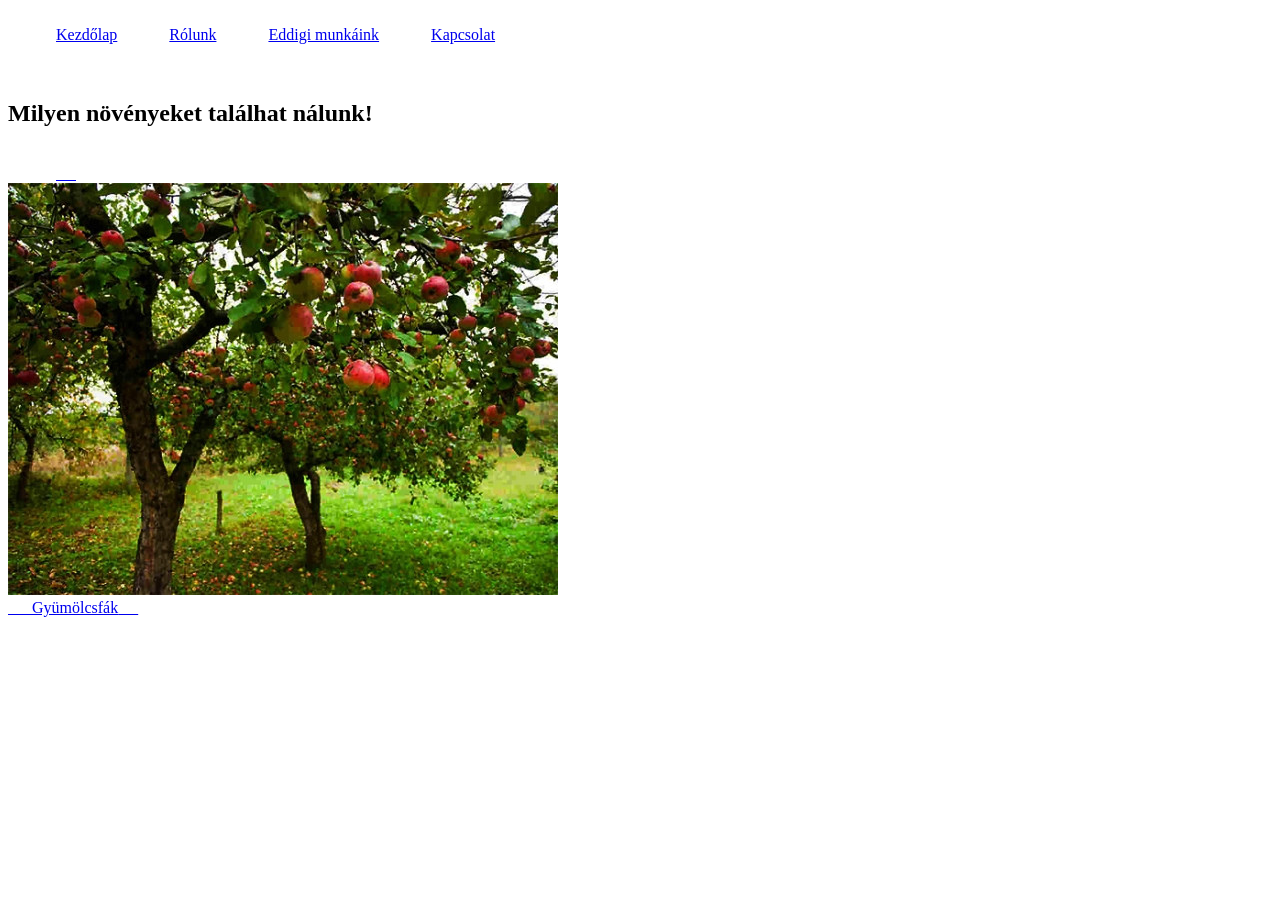
==== novenyek.html @ 0347cd1d "feladat-elkezdese" ====
<!DOCTYPE html>
<html lang="hu">
<head>
    <meta charset="UTF-8">
    <meta name="viewport" content="width=device-width, initial-scale=1.0">
    <title>Növények</title>
     <link rel="stylesheet" href="novenyek.css.">
</head>
<body>
    <div class="menu">
            <a href="index.html">Kezdőlap</a>
            <a href="novenyek.html">Rólunk</a>
            <a href="eddigi.html">Eddigi munkáink</a>
            <a href="promo.html." class="active">Kapcsolat</a>
    </div>

    <section class="kategoriak">
        <h2>Milyen növényeket találhat nálunk!</h2>
        <div class="racs">

            <a class="kategoria" href="#">
      <div class="kep"><img src="kepek/gyümölcsfák.jpg" alt="Fyümölcsfák"></div>
      <span>Gyümölcsfák</span>
    </a>
    
</body>
</html>
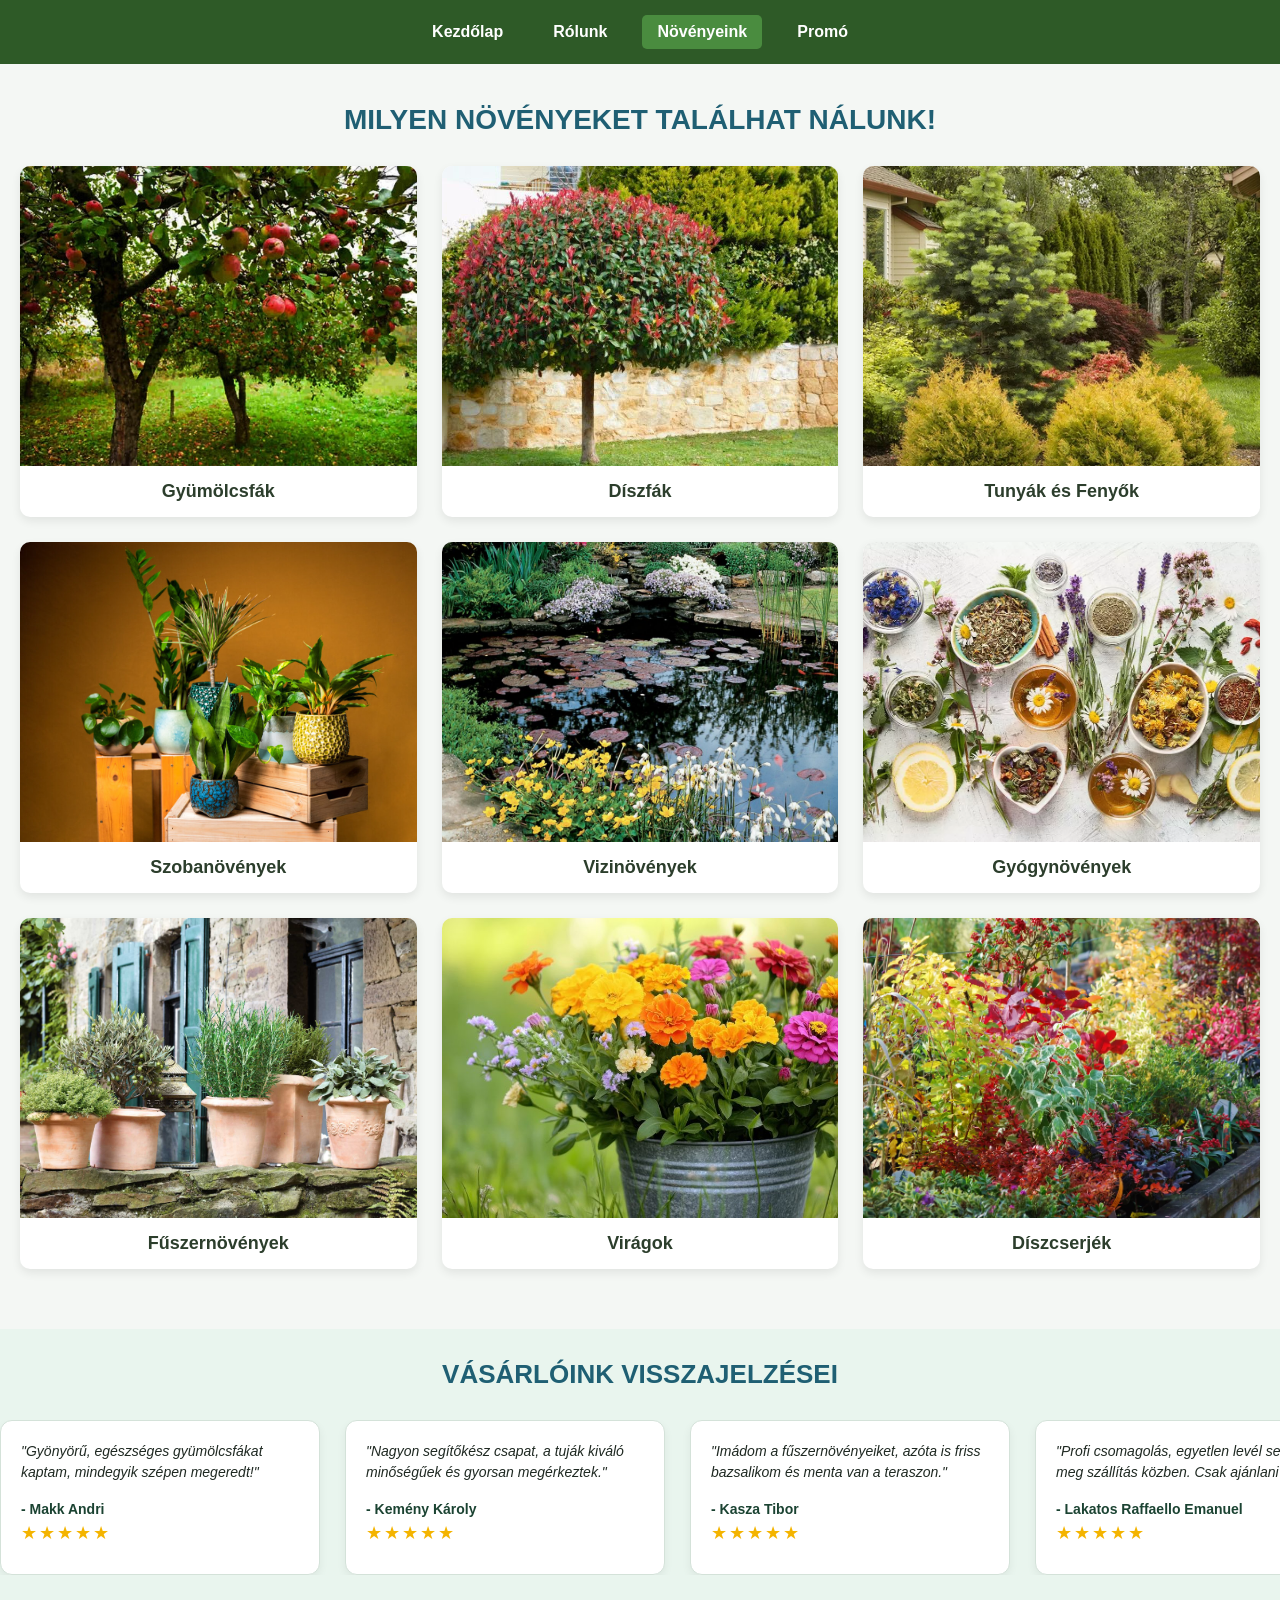
==== commit 79615cdb: "novenyek.html-megcsinálása" ====
--- a/novenyek.html
+++ b/novenyek.html
@@ -1,27 +1,142 @@
 <!DOCTYPE html>
 <html lang="hu">
 <head>
-    <meta charset="UTF-8">
-    <meta name="viewport" content="width=device-width, initial-scale=1.0">
-    <title>Növények</title>
-     <link rel="stylesheet" href="novenyek.css.">
+    <meta charset="UTF-8">
+    <meta name="viewport" content="width=device-width, initial-scale=1.0">
+    <title>Növények</title>
+    <link rel="stylesheet" href="novenyek.css">
 </head>
 <body>
-    <div class="menu">
-            <a href="index.html">Kezdőlap</a>
-            <a href="novenyek.html">Rólunk</a>
-            <a href="eddigi.html">Eddigi munkáink</a>
-            <a href="promo.html." class="active">Kapcsolat</a>
-    </div>
+    <div class="menu">
+        <a href="index.html">Kezdőlap</a>
+        <a href="rolunk.html">Rólunk</a>
+        <a href="novenyek.html" class="active">Növényeink</a>
+        <a href="promo.html">Promó</a>
+    </div>
 
-    <section class="kategoriak">
-        <h2>Milyen növényeket találhat nálunk!</h2>
-        <div class="racs">
+    <section class="kategoriak">
+        <h2>Milyen növényeket találhat nálunk!</h2>
+        <div class="racs">
+            <a class="kategoria" href="#">
+                <div class="kep"><img src="kepek/gyümölcsfák.jpg" alt="Gyümölcsfák"></div>
+                <span>Gyümölcsfák</span>
+            </a>
 
-            <a class="kategoria" href="#">
-      <div class="kep"><img src="kepek/gyümölcsfák.jpg" alt="Fyümölcsfák"></div>
-      <span>Gyümölcsfák</span>
-    </a>
-    
+            <a class="kategoria" href="#">
+                <div class="kep"><img src="kepek/díszfak.jpg" alt="Díszfák"></div>
+                <span>Díszfák</span>
+            </a>
+
+            <a class="kategoria" href="#">
+                <div class="kep"><img src="kepek/tunyak-fenyok.jpg" alt="Tunyák és Fenyők"></div>
+                <span>Tunyák és Fenyők</span>
+            </a>
+
+            <a class="kategoria" href="#">
+                <div class="kep"><img src="kepek/szobanonyek.jpg" alt="Szobanövények"></div>
+                <span>Szobanövények</span>
+            </a>
+
+            <a class="kategoria" href="#">
+                <div class="kep"><img src="kepek/vizinovenyek.jpg" alt="Vizinövények"></div>
+                <span>Vizinövények</span>
+            </a>
+
+            <a class="kategoria" href="#">
+                <div class="kep"><img src="kepek/gyogynövenyek.jpg" alt="Gyógynövények"></div>
+                <span>Gyógynövények</span>
+            </a>
+
+            <a class="kategoria" href="#">
+                <div class="kep"><img src="kepek/fuszernovenyek.jpg" alt="Fűszernövények"></div>
+                <span>Fűszernövények</span>
+            </a>
+
+            <a class="kategoria" href="#">
+                <div class="kep"><img src="kepek/viragok.jpg" alt="Virágok"></div>
+                <span>Virágok</span>
+            </a>
+
+            <a class="kategoria" href="#">
+                <div class="kep"><img src="kepek/díszcserjek.jpg" alt="Díszcserjék"></div>
+                <span>Díszcserjék</span>
+            </a>
+        </div>
+    </section>
+    <section class="velemenyek-szekcio">
+        <h2>Vásárlóink visszajelzései</h2>
+        
+        <div class="velemeny-kontener">
+            <div class="velemeny-sav">
+                
+                <!-- 1. KÖR (Eredeti vélemények) -->
+                <div class="velemeny-kartya">
+                    <p>"Gyönyörű, egészséges gyümölcsfákat kaptam, mindegyik szépen megeredt!"</p>
+                    <div class="velemeny-alj">
+                        <span>- Makk Andri</span>
+                        <div class="csillagok">★★★★★</div>
+                    </div>
+                </div>
+
+                <div class="velemeny-kartya">
+                    <p>"Nagyon segítőkész csapat, a tuják kiváló minőségűek és gyorsan megérkeztek."</p>
+                    <div class="velemeny-alj">
+                        <span>- Kemény Károly</span>
+                        <div class="csillagok">★★★★★</div>
+                    </div>
+                </div>
+
+                <div class="velemeny-kartya">
+                    <p>"Imádom a fűszernövényeiket, azóta is friss bazsalikom és menta van a teraszon."</p>
+                    <div class="velemeny-alj">
+                        <span>- Kasza Tibor</span>
+                        <div class="csillagok">★★★★★</div>
+                    </div>
+                </div>
+
+                <div class="velemeny-kartya">
+                    <p>"Profi csomagolás, egyetlen levél sem sérült meg szállítás közben. Csak ajánlani tudom!"</p>
+                    <div class="velemeny-alj">
+                        <span>- Lakatos Raffaello Emanuel</span>
+                        <div class="csillagok">★★★★★</div>
+                    </div>
+                </div>
+
+               
+                <div class="velemeny-kartya">
+                    <p>"Gyönyörű, egészséges gyümölcsfákat kaptam, mindegyik szépen megeredt!"</p>
+                    <div class="velemeny-alj">
+                        <span>- Makk Andri</span>
+                        <div class="csillagok">★★★★★</div>
+                    </div>
+                </div>
+
+                <div class="velemeny-kartya">
+                    <p>"Nagyon segítőkész csapat, a tuják kiváló minőségűek és gyorsan megérkeztek."</p>
+                    <div class="velemeny-alj">
+                        <span>- Kemény Károly</span>
+                        <div class="csillagok">★★★★★</div>
+                    </div>
+                </div>
+
+                <div class="velemeny-kartya">
+                    <p>"Imádom a fűszernövényeiket, azóta is friss bazsalikom és menta van a teraszon."</p>
+                    <div class="velemeny-alj">
+                        <span>- Kasza Tibor</span>
+                        <div class="csillagok">★★★★★</div>
+                    </div>
+                </div>
+
+                <div class="velemeny-kartya">
+                    <p>"Profi csomagolás, egyetlen levél sem sérült meg szállítás közben. Csak ajánlani tudom!"</p>
+                    <div class="velemeny-alj">
+                        <span>- Lakatos Raffaello Emanuel</span>
+                        <div class="csillagok">★★★★★</div>
+                    </div>
+                </div>
+
+            </div>
+        </div>
+    </section>
 </body>
 </html>
--- a/novenyek.css
+++ b/novenyek.css
@@ -0,0 +1,260 @@
+:root {
+  /* Zöld árnyalatok */
+  --color-primary: #1B4332;       /* Mély fenyőzöld - fejléc, címsorok */
+  --color-secondary: #2D6A4F;     /* Üde lombzöld - másodlagos elemek, ikonok */
+  --color-soft-green: #E9F5EE;    /* Harmatos zsálya - kiemelt szekciók háttere */
+
+  /* Alap és kiegészítő színek */
+  --color-bg: #FAF8F2;            /* Meleg krém - oldal fő háttere */
+  --color-surface: #FFFFFF;       /* Tiszta fehér - kártyák, űrlap mezők háttere */
+  --color-accent: #9C6644;        /* Tölgyfa barna - CTA gombok, kiemelések */
+  --color-accent-hover: #7F4F24;  /* Sötét dióbarna - gomb hover állapot */
+
+  /* Szövegszínek */
+  --color-text: #1F2922;          /* Sötét mohaszürke - fő szöveg */
+  --color-text-muted: #52665A;    /* Halványabb zöldesszürke - mellékszöveg */
+  --color-text-light: #FAF8F2;    /* Világos szöveg sötétzöld hátteren */
+
+  /* Keretek és árnyékok */
+  --color-border: #D4E2D9;        /* Finom zöldes szegély kártyákhoz, inputokhoz */
+}
+
+:root {
+  --cim: #1f5f73;
+  --szoveg: #222;
+  --hatter: #e8edf0;
+  --csillag: #0a5bb5;
+  --google-csillag: #f4b400;
+}
+
+* { box-sizing: border-box; }
+
+body {
+  margin: 0;
+  font-family: "Montserrat", Arial, sans-serif;
+  color: var(--szoveg);
+  background: #fff;
+}
+
+h2 {
+  text-align: center;
+  text-transform: uppercase;
+  color: var(--cim);
+  font-size: 26px;
+  font-weight: 700;
+  margin: 0 0 28px;
+}
+
+
+* {
+    box-sizing: border-box;
+    margin: 0;
+    padding: 0;
+    font-family: Arial, sans-serif;
+}
+
+body {
+    background-color: #f4f7f4;
+    color: #2c3e2c;
+}
+
+
+.menu {
+    background-color: #2e5a27;
+    padding: 15px 30px;
+    display: flex;
+    gap: 20px;
+    justify-content: center;
+}
+
+.menu a {
+    color: white;
+    text-decoration: none;
+    font-weight: bold;
+    padding: 8px 15px;
+    border-radius: 5px;
+    transition: background-color 0.3s;
+}
+
+.menu a:hover,
+.menu a.active {
+    background-color: #4a8c3f;
+}
+
+
+.kategoriak {
+    max-width: 1600px;
+    margin: 40px auto;
+    padding: 0 20px;
+    text-align: center;
+}
+
+.kategoriak h2 {
+    margin-bottom: 30px;
+    font-size: 28px;
+}
+
+
+.racs {
+    display: grid;
+    grid-template-columns: repeat(3, 1fr); 
+    gap: 25px; 
+}
+
+
+.kategoria {
+    display: flex;
+    flex-direction: column;
+    text-decoration: none;
+    color: #2c3e2c;
+    background: white;
+    border-radius: 10px;
+    overflow: hidden;
+    box-shadow: 0 4px 10px rgba(0, 0, 0, 0.08);
+    transition: transform 0.2s, box-shadow 0.2s;
+}
+
+.kategoria:hover {
+    transform: translateY(-5px);
+    box-shadow: 0 8px 16px rgba(0, 0, 0, 0.15);
+}
+
+
+.kep {
+    width: 100%;
+    height: 300px; 
+    overflow: hidden;
+}
+
+.kep img {
+    width: 100%;
+    height: 100%;
+    object-fit: cover; 
+    display: block;
+}
+
+
+.kategoria span {
+    padding: 15px;
+    font-size: 18px;
+    font-weight: bold;
+}
+
+
+@media (max-width: 768px) {
+    .racs {
+        grid-template-columns: repeat(2, 1fr);
+    }
+}
+
+@media (max-width: 480px) {
+    .racs {
+        grid-template-columns: 1fr;
+    }
+}
+
+
+@media (prefers-reduced-motion: reduce) {
+  * { transition: none !important; }
+}
+
+
+.velemenyek-szekcio {
+    margin: 60px auto;
+    padding: 30px 0;
+    background-color: var(--color-soft-green); 
+    overflow: hidden; 
+}
+
+.velemenyek-szekcio h2 {
+    margin-bottom: 30px;
+}
+
+.velemeny-kontener {
+    width: 100%;
+    overflow: hidden;
+    position: relative;
+}
+
+
+.velemeny-sav {
+    display: flex;
+    gap: 25px;
+    width: max-content; 
+    animation: mozgas-jobbra 25s linear infinite; 
+}
+
+
+.velemeny-sav:hover {
+    animation-play-state: paused;
+}
+
+
+.velemeny-kartya {
+    width: 320px;
+    background-color: var(--color-surface);
+    border: 1px solid var(--color-border);
+    border-radius: 12px;
+    padding: 20px;
+    box-shadow: 0 4px 10px rgba(0, 0, 0, 0.06);
+    display: flex;
+    flex-direction: column;
+    justify-content: space-between;
+    text-align: left;
+}
+
+.csillagok {
+    color: var(--google-csillag); 
+    font-size: 18px;
+    margin-bottom: 10px;
+    letter-spacing: 2px;
+}
+
+.velemeny-kartya p {
+    font-size: 14px;
+    color: var(--color-text);
+    line-height: 1.5;
+    font-style: italic;
+    margin-bottom: 15px;
+}
+
+.velemeny-kartya span {
+    font-size: 14px;
+    font-weight: bold;
+    color: var(--color-primary);
+}
+
+
+@keyframes mozgas-jobbra {
+    0% {
+        transform: translateX(-50%);
+    }
+    100% {
+        transform: translateX(0);
+    }
+}
+.velemeny-kartya p {
+    font-size: 14px;
+    color: var(--color-text);
+    line-height: 1.5;
+    font-style: italic;
+    margin-bottom: 18px;
+}
+
+.velemeny-alj {
+    display: flex;
+    flex-direction: column;
+    gap: 5px; 
+}
+
+.velemeny-kartya span {
+    font-size: 14px;
+    font-weight: bold;
+    color: var(--color-primary);
+}
+
+.csillagok {
+    color: var(--google-csillag);
+    font-size: 18px;
+    letter-spacing: 2px;
+}
